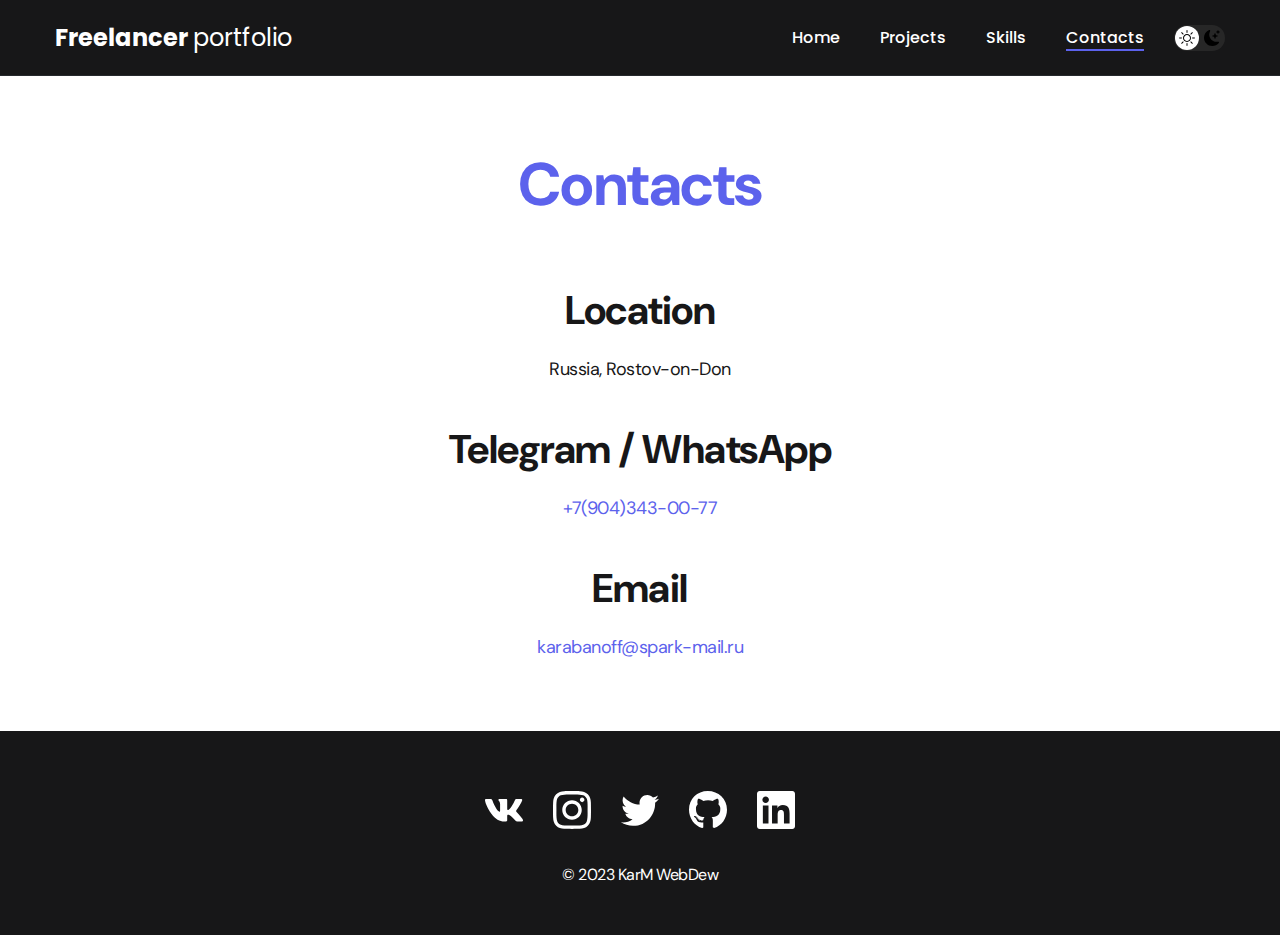
==== contacts.html @ 6a82a4c4 "first commit" ====
<!DOCTYPE html>
<html lang="en">
<head>
    <meta charset="UTF-8">
    <meta http-equiv="X-UA-Compatible" content="IE=edge">
    <meta name="viewport" content="width=device-width, initial-scale=1.0">
    <title>My Portfolio | Projects</title>
    <link rel="stylesheet" href="css/main.css">
</head>
<body>
    <nav class="nav">
        <div class="container">
            <div class="nav-row">
                <a class="logo" href="index.html"> <strong>Freelancer </strong>portfolio </a>
                <button class="dark-mode-btn">
                    <img class="dark-mode-btn__icon" src="./img/icons/Sun.svg" alt="Light mode">
                    <img class="dark-mode-btn__icon" src="./img/icons/Moon.svg" alt="Dark mode">
                </button>
                <ul class="nav-list">
                    <li class="nav-list__item">
                        <a href="./index.html" class="nav-list__link  ">Home</a>
                    </li>
                    <li class="nav-list__item">
                        <a href="./project-page.html" class="nav-list__link ">Projects</a>
                    </li>
                    <li class="nav-list__item">
                        <a href="./skills.html" class="nav-list__link">Skills</a>
                    </li>
                    <li class="nav-list__item">
                        <a href="./contacts.html" class="nav-list__link nav-list__link--active">Contacts</a>
                    </li>
                </ul>
            </div>
        </div>
    </nav>


    <!-- Contacts -->
    <main class="section">
        <div class="container">
            <h1 class="title-1">Contacts</h1>
            <ul class="content-list">
                <li class="content-list__item">
                    <h2 class="title-2">Location</h2>
                    <address>Russia, Rostov-on-Don</address>
                </li>
                <li class="content-list__item">
                    <h2 class="title-2">Telegram / WhatsApp</h2>
                    <a href="tel:+79043430077">+7(904)343-00-77</a>
                </li>
                <li class="content-list__item">
                    <h2 class="title-2">Email</h2>
                    <a href="mailto:karabanoff@spark-mail.ru">karabanoff@spark-mail.ru</a>
                </li>
            </ul>
        </div><!-- /.container -->
    </main> <!-- /.section -->

    <!-- Footer -->
    <footer class="footer">
        <div class="container">
            <div class="footer__wrapper">
                <ul class="social">
                    <li class="social__item">
                        <a href="#!">
                            <img src="img/vk.svg" alt="vk">
                        </a>
                    </li>
                    <li class="social__item">
                        <a href="#!">
                            <img src="img/instagram.svg" alt="vk">
                        </a>
                    </li>
                    <li class="social__item">
                        <a href="#!">
                            <img src="img/twitter.svg" alt="vk">
                        </a>
                    </li>
                    <li class="social__item">
                        <a href="#!">
                            <img src="img/gitHub.svg" alt="vk">
                        </a>
                    </li>
                    <li class="social__item">
                        <a href="#!">
                            <img src="img/linkedIn.svg" alt="vk">
                        </a>
                    </li>
                </ul> <!-- /.social -->
                <div class="copyright">
                    <p>© 2023 KarM WebDew</p>
                </div>
            </div>
        </div> <!-- /.container -->
    </footer> <!-- /.footer -->
    <script src="./js/main.js"></script>
</body>
</html>
---- css/main.css ----
@import "./reset.css";
@import url('https://fonts.googleapis.com/css2?family=DM+Sans:wght@400;500;700&family=Poppins:wght@400;500;700&display=swap');


/*
    font-family: 'DM Sans', sans-serif;
    font-family: 'Poppins', sans-serif;
*/
:root {
    --black: #171718;
    --black-border: #26292D;
    --white: #fff;
    --purple: #5C62EC;

    --text-color:var(--black);
    --dark-bg: var(--black);
    --dark-border:var(--black-border);
    --header-text:var(--white);
    --accent:var(--purple);

    /* Light mode */
    --page-bg: var(--white);
    --text-color: var(--black);

    --title-1: var(--accent);

    --project-card-bg: var(--white);
    --project-card-text: var(--black);

    --box-shadow:  0px 5px 35px rgba(0, 0, 0, 0.25);


}

.dark {
    /* dark mode */
    --page-bg: #252526;
    --text-color: var(--white);

    --title-1: var(--white);
    --project-card-bg: var(--black);
    --project-card-text: var(--white);
    --box-shadow:  0px 5px 35px rgba(0, 0, 0, 0.8);
}


html, body {
    display: flex;
    flex-direction: column;
    min-height: 100vh;

    font-family: 'DM Sans', sans-serif;
    letter-spacing: -.5px;

    /* Color mode */
    background-color: var(--page-bg);
    color: var(--text-color);
}

body {

}

.container {
    margin: 0 auto;
    padding: 0 15px;
    max-width: 1200px;
}

.section {
    padding: 70px 0;
}

.title-1 {
    margin-bottom: 60px;
    font-size: 60px;
    font-weight: 700;
    line-height: 1.3;
    color: var(--title-1);

    text-align: center;
}

.title-2 {
    margin-bottom: 20px;
    font-size: 40px;
    line-height: 1.3;
    font-weight: 700;
}

/* Navigation */
.nav {
    font-family: 'Poppins', sans-serif;
    letter-spacing: normal;
    padding: 20px 0;
    background-color: var(--dark-bg);
    color: var(--header-text);

    border-bottom: 1px solid var(--dark-border);
}

.nav-row {
    display: flex;
    flex-direction: row;
    flex-wrap: wrap;
    justify-content: flex-end;
    align-items: center;
    column-gap: 30px;
    row-gap: 20px;
}

.logo {
    margin-right: auto;
    color: var(--header-text);
    font-size: 24px;
}

.logo strong {
    font-weight: 700;
}

.nav-list {
    display: flex;
    flex-direction: row;
    flex-wrap: wrap;
    align-items: center;
    row-gap: 10px;
    column-gap: 40px;
    font-size: 16px;
    font-weight: 500;
}

.nav-list__link {
    color: var(--header-text);

    transition: all .2s ease-in;

}

.nav-list__link:hover {
    opacity: 0.8;
}

.nav-list__link--active {
    position: relative;
}

.nav-list__link--active::before {
    content: "";
    display: block;
    height: 2px;
    width: 100%;
    background-color: var(--accent);

    position: absolute;
    left: 0;
    top: 100%;
}

/* Dark mode button */
.dark-mode-btn {
    position: relative;
    display: flex;
    justify-content: space-between;
    order: 9;
    width: 51px;
    height: 26px;
    padding: 5px;
    background-color: #272727;
    border-radius: 55px;
}

.dark-mode-btn::before {
    position: absolute;
    top: 1px;
    left: 1px;


    content: "";
    display: block;
    height: 24px;
    width: 24px;
    border-radius: 50%;
    background-color: #fff;

    transition: all .2s ease-in;
}

.dark-mode-btn--active::before {
    left: 26px;
}

.dark-mode-btn__icon {
    position: relative;
    z-index: 9;
}

/* Header */
.header {
    padding: 40px 0;
    min-height: 695px;

    background: var(--dark-bg) url('./../img/header-bg.png') center no-repeat;

    color: var(--header-text);
    display: flex;
    justify-content: center;
    align-items: center;

}

.header__inner {
    padding: 0 15px;
    width: 660px;
    text-align: center;
}

.header__title {
    margin-bottom: 20px;
    font-size: 40px;
    font-weight: 700;
    line-height: 1.4;
}

.header__title strong {
    font-size: 60px;
}

.header__title em {
    font-style: normal;
    color: var(--accent);
}

.header__text {
    margin-bottom: 40px;
    font-size: 18px;
    line-height: 1.333;
}

.header__text p+p {
    margin-top: .5em;
}

.btn {
    display: inline-block;
    padding: 12px 28px;
    background-color: var(--accent);
    color: var(--white);
    font-size: 16px;
    letter-spacing: 0.15px;
    font-weight: 500;

    border-radius: 5px;
    text-decoration: none;

    transition: all .2s ease-in;
}

.btn:hover {
    opacity: 0.8;
}

/* эффект нажатия */
.btn:active {
    position: relative;
    top: 1px;
}

.btn-outline {
    display: flex;
    column-gap: 10px;
    align-items: center;
    padding: 12px 20px;

    border: 2px solid var(--black-border);
    border-radius: 5px;

    color: var(--black);
    font-weight: 500;
    background-color: var(--white);


    transition: all .2s ease-in;
}

.btn-outline:hover {
    opacity: 0.8;
    box-shadow: 0px 5px 10px rgba(0, 0, 0, 0.45);
}

/* эффект нажатия */
.btn-outline:active {
    position: relative;
    top: 1px;
}


/* Projects */
.projects {
    display: flex;
    justify-content: center;
    flex-wrap: wrap;
    row-gap: 30px;
    column-gap: 30px;
}

.project {
    max-width: 370px;
    background-color: var(--project-card-bg);
    border-radius: 10px;
    overflow: hidden;

    box-shadow: var(--box-shadow);

    transition: all .2s ease-in;

}

.project:hover {
    box-shadow: 0px 5px 35px rgba(0, 0, 0, .5);
    transform: scale(1.02);
}


.project__title {
    padding: 15px 20px 25px;
    font-weight: 700;
    font-size: 24px;
    line-height: 1.3;
    color: var(--project-card-text);
}

/* Project details */
.project-details {
    margin: 0 auto;
    max-width: 865px;
    display: flex;
    flex-direction: column;
    align-items: center;
}

.project-details__cover {
    max-width: 100%;
    margin-bottom: 40px;
    box-shadow: var(--box-shadow);
    border-radius: 10px;
}

.project-details__description {
    margin-bottom: 30px;
    font-size: 24px;
    font-weight: 700;
    line-height: 1.3;
    text-align: center;
}

/* Content List */


.content-list {
    margin: 0 auto;
    max-width: 570px;
    display: flex;
    flex-direction: column;
    row-gap: 40px;
    align-items: center;
    text-align: center;
}

.content-list__item {
    font-size: 18px;
    line-height: 1.5;
}

.content-list__item p + p {
    margin-top: 0.5em;
}

.content-list__item a {
    color: var(--accent);
    font-size: 18px;
}




/* Footer */
.footer {
    margin-top: auto;
    padding: 60px 0 50px;
    background-color: var(--dark-bg);
    color: var(--header-text);
}

.footer__wrapper {
    display: flex;
    flex-direction: column;
    align-items: center;
    row-gap: 27px;
}

.social {
    display: flex;
    column-gap: 30px;
    align-items: center;
}

.copyright {
    margin-top: 0.5em;
}

/* Media */
@media (max-width:620px) {
    .nav-row {
        justify-content: space-between;
    }

    .dark-mode-btn{
        order: 0;
    }

    .header {
        min-height: unset;
    }

    .header__title {
        font-size: 30px;
    }

    .header__title strong{
        font-size: 40px;
    }

    .section {
        padding: 40px 0;
    }

    .title-1 {
        font-size: 40px;
        margin-bottom: 30px;
    }

    .title-2 {
        margin-bottom: 10px;
        font-size: 30px;
    }

    .project__title {
        font-size: 22px;
    }

    .project-details__description {
        margin-bottom: 20px;
        font-size: 22px;
    }

    .footer {
        padding: 40px 0 30px;
    }

    .footer__wrapper {
        row-gap: 20px;
    }

    .social__item {
        width: 28px;
    }

    .social {
        column-gap: 20px;
        row-gap: 20px;
    }

    .content-list {
        row-gap: 20px;
    }

    .content-list__item {
        font-size: 16px;
    }

}
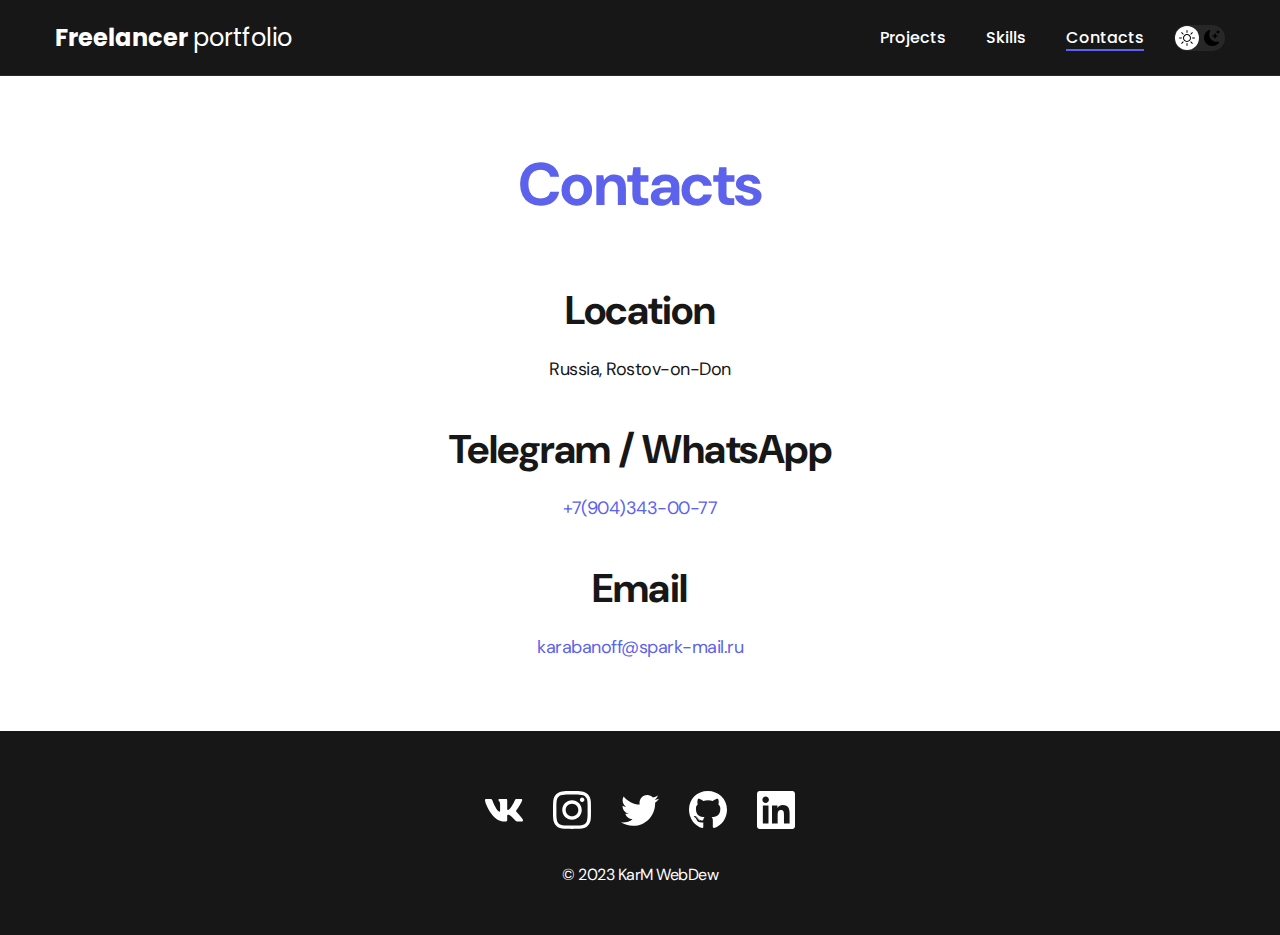
==== commit 82796e39: "navigation fix" ====
--- a/contacts.html
+++ b/contacts.html
@@ -17,9 +17,6 @@
                     <img class="dark-mode-btn__icon" src="./img/icons/Moon.svg" alt="Dark mode">
                 </button>
                 <ul class="nav-list">
-                    <li class="nav-list__item">
-                        <a href="./index.html" class="nav-list__link  ">Home</a>
-                    </li>
                     <li class="nav-list__item">
                         <a href="./project-page.html" class="nav-list__link ">Projects</a>
                     </li>
